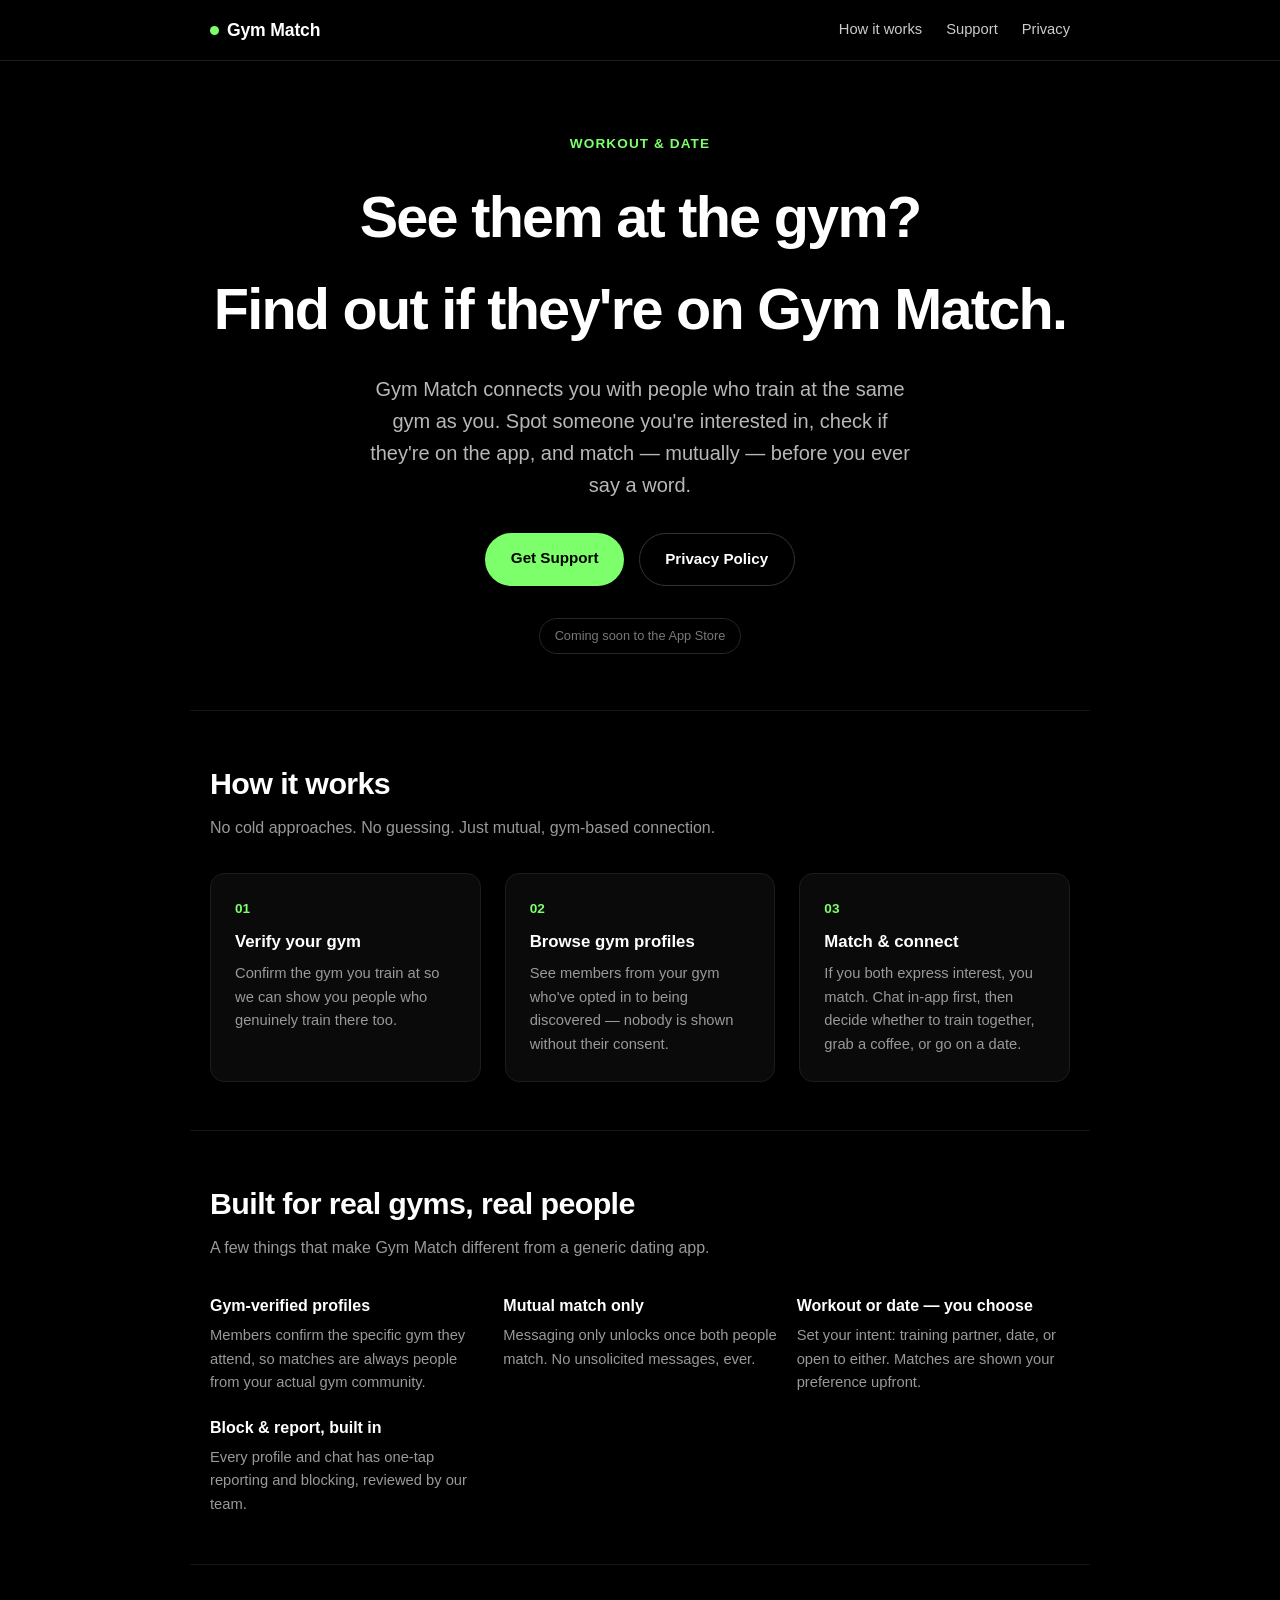
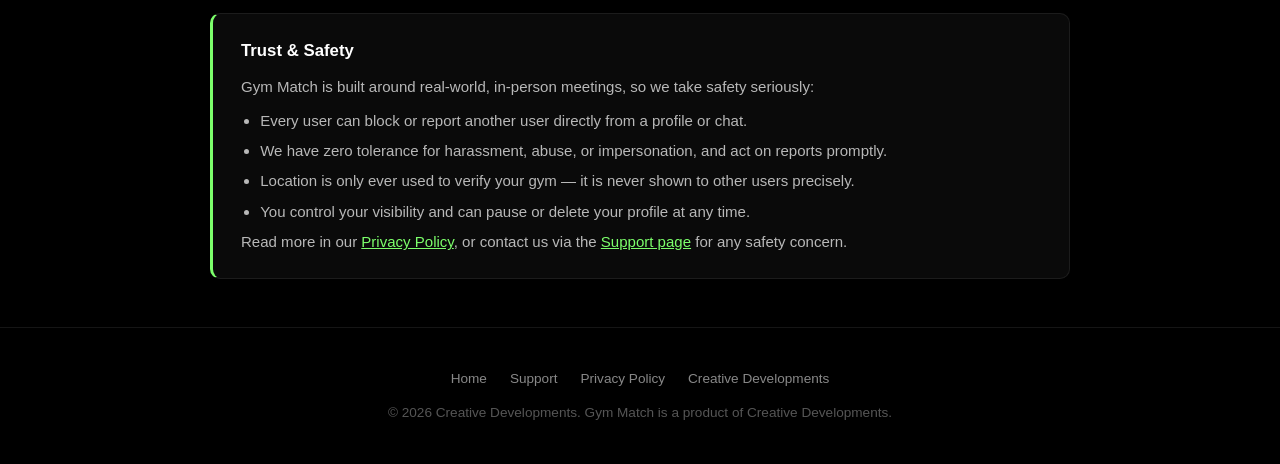
==== gym-match/index.html @ 27134aed "Add Gym Match marketing, support, and privacy policy pages" ====
<!DOCTYPE html>
<html lang="en">
<head>
  <meta charset="UTF-8" />
  <meta name="viewport" content="width=device-width, initial-scale=1.0" />
  <title>Gym Match — Workout & Date</title>
  <meta name="description" content="Gym Match helps you connect with people you already see at your gym. Match, chat, and meet up to work out or go on a date — only when you both opt in." />
  <link rel="icon" href="data:," />
  <link rel="stylesheet" href="style.css" />
</head>
<body>
  <header class="site-nav">
    <div class="container">
      <a class="brand" href="index.html"><span class="dot"></span>Gym Match</a>
      <nav class="links">
        <a href="index.html#how-it-works">How it works</a>
        <a href="support.html">Support</a>
        <a href="privacy.html">Privacy</a>
      </nav>
    </div>
  </header>

  <main>
    <section class="hero">
      <div class="eyebrow">Workout & Date</div>
      <h1>See them at the gym?<br />Find out if they're on Gym Match.</h1>
      <p class="lead">
        Gym Match connects you with people who train at the same gym as you. Spot someone
        you're interested in, check if they're on the app, and match — mutually — before you
        ever say a word.
      </p>
      <div class="cta-row">
        <a class="btn btn-primary" href="support.html">Get Support</a>
        <a class="btn btn-secondary" href="privacy.html">Privacy Policy</a>
      </div>
      <div class="badge">Coming soon to the App Store</div>
    </section>

    <section class="block" id="how-it-works">
      <h2>How it works</h2>
      <p class="section-lead">No cold approaches. No guessing. Just mutual, gym-based connection.</p>
      <div class="steps">
        <div class="step">
          <div class="num">01</div>
          <h3>Verify your gym</h3>
          <p>Confirm the gym you train at so we can show you people who genuinely train there too.</p>
        </div>
        <div class="step">
          <div class="num">02</div>
          <h3>Browse gym profiles</h3>
          <p>See members from your gym who've opted in to being discovered — nobody is shown without their consent.</p>
        </div>
        <div class="step">
          <div class="num">03</div>
          <h3>Match & connect</h3>
          <p>If you both express interest, you match. Chat in-app first, then decide whether to train together, grab a coffee, or go on a date.</p>
        </div>
      </div>
    </section>

    <section class="block">
      <h2>Built for real gyms, real people</h2>
      <p class="section-lead">A few things that make Gym Match different from a generic dating app.</p>
      <div class="features">
        <div class="feature">
          <h3>Gym-verified profiles</h3>
          <p>Members confirm the specific gym they attend, so matches are always people from your actual gym community.</p>
        </div>
        <div class="feature">
          <h3>Mutual match only</h3>
          <p>Messaging only unlocks once both people match. No unsolicited messages, ever.</p>
        </div>
        <div class="feature">
          <h3>Workout or date — you choose</h3>
          <p>Set your intent: training partner, date, or open to either. Matches are shown your preference upfront.</p>
        </div>
        <div class="feature">
          <h3>Block & report, built in</h3>
          <p>Every profile and chat has one-tap reporting and blocking, reviewed by our team.</p>
        </div>
      </div>
    </section>

    <section class="block">
      <div class="safety-box">
        <h3>Trust & Safety</h3>
        <p>Gym Match is built around real-world, in-person meetings, so we take safety seriously:</p>
        <ul>
          <li>Every user can block or report another user directly from a profile or chat.</li>
          <li>We have zero tolerance for harassment, abuse, or impersonation, and act on reports promptly.</li>
          <li>Location is only ever used to verify your gym — it is never shown to other users precisely.</li>
          <li>You control your visibility and can pause or delete your profile at any time.</li>
        </ul>
        <p>Read more in our <a href="privacy.html">Privacy Policy</a>, or contact us via the <a href="support.html">Support page</a> for any safety concern.</p>
      </div>
    </section>
  </main>

  <footer class="site-footer">
    <div class="foot-links">
      <a href="index.html">Home</a>
      <a href="support.html">Support</a>
      <a href="privacy.html">Privacy Policy</a>
      <a href="https://creativedevelopment.co">Creative Developments</a>
    </div>
    <p>&copy; <span id="year"></span> Creative Developments. Gym Match is a product of Creative Developments.</p>
  </footer>
  <script src="script.js"></script>
</body>
</html>
---- gym-match/style.css ----
* {
  margin: 0;
  padding: 0;
  box-sizing: border-box;
}

html {
  scroll-behavior: smooth;
}

body {
  background-color: #000;
  color: #fff;
  font-family: -apple-system, BlinkMacSystemFont, "Segoe UI", Helvetica, Arial, sans-serif;
  line-height: 1.6;
  -webkit-font-smoothing: antialiased;
}

a {
  color: #7CFF6B;
}

a:hover {
  text-decoration: none;
}

.container {
  max-width: 760px;
  margin: 0 auto;
  padding: 0 1.25rem;
}

/* Nav */
header.site-nav {
  border-bottom: 1px solid #1c1c1c;
  position: sticky;
  top: 0;
  background: rgba(0, 0, 0, 0.9);
  backdrop-filter: blur(6px);
  z-index: 10;
}

.site-nav .container {
  display: flex;
  align-items: center;
  justify-content: space-between;
  padding-top: 1rem;
  padding-bottom: 1rem;
  max-width: 900px;
}

.brand {
  display: flex;
  align-items: center;
  gap: 0.5rem;
  font-weight: 700;
  font-size: 1.1rem;
  color: #fff;
  text-decoration: none;
  letter-spacing: -0.01em;
}

.brand .dot {
  width: 9px;
  height: 9px;
  border-radius: 50%;
  background: #7CFF6B;
  display: inline-block;
}

nav.links {
  display: flex;
  gap: 1.5rem;
  font-size: 0.92rem;
}

nav.links a {
  color: #ccc;
  text-decoration: none;
}

nav.links a:hover {
  color: #fff;
}

/* Hero */
.hero {
  padding: 4.5rem 0 3.5rem;
  text-align: center;
  max-width: 900px;
  margin: 0 auto;
}

.hero .eyebrow {
  color: #7CFF6B;
  font-size: 0.85rem;
  font-weight: 600;
  letter-spacing: 0.08em;
  text-transform: uppercase;
  margin-bottom: 1rem;
}

.hero h1 {
  font-size: clamp(2.2rem, 6vw, 3.6rem);
  font-weight: 700;
  letter-spacing: -0.03em;
  margin-bottom: 1.1rem;
}

.hero p.lead {
  font-size: clamp(1.05rem, 2.4vw, 1.25rem);
  color: #b8b8b8;
  max-width: 560px;
  margin: 0 auto 2rem;
}

.cta-row {
  display: flex;
  gap: 0.9rem;
  justify-content: center;
  flex-wrap: wrap;
}

.btn {
  display: inline-block;
  padding: 0.85rem 1.6rem;
  border-radius: 999px;
  font-weight: 600;
  font-size: 0.95rem;
  text-decoration: none;
  transition: opacity 0.15s ease;
}

.btn:hover {
  opacity: 0.85;
}

.btn-primary {
  background: #7CFF6B;
  color: #000;
}

.btn-secondary {
  background: transparent;
  color: #fff;
  border: 1px solid #333;
}

.badge {
  display: inline-block;
  margin-top: 2rem;
  font-size: 0.8rem;
  color: #777;
  border: 1px solid #262626;
  padding: 0.4rem 0.9rem;
  border-radius: 999px;
}

/* Sections */
section.block {
  max-width: 900px;
  margin: 0 auto;
  padding: 3rem 1.25rem;
  border-top: 1px solid #151515;
}

section.block h2 {
  font-size: clamp(1.4rem, 3.5vw, 1.9rem);
  font-weight: 700;
  letter-spacing: -0.02em;
  margin-bottom: 0.5rem;
}

section.block > p.section-lead {
  color: #999;
  margin-bottom: 2rem;
  max-width: 640px;
}

.steps {
  display: grid;
  grid-template-columns: repeat(auto-fit, minmax(200px, 1fr));
  gap: 1.5rem;
}

.step {
  background: #0a0a0a;
  border: 1px solid #1c1c1c;
  border-radius: 14px;
  padding: 1.5rem;
}

.step .num {
  color: #7CFF6B;
  font-weight: 700;
  font-size: 0.85rem;
  margin-bottom: 0.6rem;
}

.step h3 {
  font-size: 1.05rem;
  margin-bottom: 0.4rem;
}

.step p {
  color: #999;
  font-size: 0.92rem;
}

.features {
  display: grid;
  grid-template-columns: repeat(auto-fit, minmax(220px, 1fr));
  gap: 1.25rem;
}

.feature h3 {
  font-size: 1rem;
  margin-bottom: 0.35rem;
  color: #fff;
}

.feature p {
  color: #999;
  font-size: 0.92rem;
}

.safety-box {
  background: #0a0a0a;
  border: 1px solid #1c1c1c;
  border-left: 3px solid #7CFF6B;
  border-radius: 10px;
  padding: 1.5rem 1.75rem;
}

.safety-box h3 {
  font-size: 1.05rem;
  margin-bottom: 0.6rem;
}

.safety-box p, .safety-box li {
  color: #b8b8b8;
  font-size: 0.94rem;
}

.safety-box ul {
  margin-top: 0.6rem;
  padding-left: 1.2rem;
}

.safety-box li {
  margin-bottom: 0.4rem;
}

/* Support / Legal pages */
.page-header {
  max-width: 760px;
  margin: 0 auto;
  padding: 3rem 1.25rem 2rem;
}

.page-header .eyebrow {
  color: #7CFF6B;
  font-size: 0.85rem;
  font-weight: 600;
  letter-spacing: 0.08em;
  text-transform: uppercase;
  margin-bottom: 0.8rem;
}

.page-header h1 {
  font-size: clamp(1.8rem, 5vw, 2.6rem);
  font-weight: 700;
  letter-spacing: -0.02em;
  margin-bottom: 0.75rem;
}

.page-header p.sub {
  color: #999;
  font-size: 1.02rem;
}

.contact-card {
  background: #0a0a0a;
  border: 1px solid #1c1c1c;
  border-radius: 14px;
  padding: 1.75rem;
  margin: 0 auto 2.5rem;
  max-width: 760px;
}

.contact-card h2 {
  font-size: 1.1rem;
  margin-bottom: 0.9rem;
}

.contact-card .row {
  display: flex;
  align-items: center;
  gap: 0.75rem;
  margin-bottom: 0.6rem;
  font-size: 0.98rem;
}

.contact-card .row:last-child {
  margin-bottom: 0;
}

.contact-card .label {
  color: #888;
  min-width: 110px;
  font-size: 0.85rem;
  text-transform: uppercase;
  letter-spacing: 0.05em;
}

.contact-card a {
  font-weight: 600;
}

.legal, .support-body {
  max-width: 760px;
  margin: 0 auto;
  padding: 0 1.25rem 4rem;
}

.legal h2, .support-body h2 {
  font-size: 1.3rem;
  margin: 2.2rem 0 0.8rem;
  font-weight: 700;
  letter-spacing: -0.01em;
}

.legal h2:first-child, .support-body h2:first-child {
  margin-top: 0;
}

.legal p, .support-body p, .legal li, .support-body li {
  color: #bbb;
  margin-bottom: 0.8rem;
  font-size: 0.98rem;
}

.legal ul, .support-body ul {
  padding-left: 1.3rem;
  margin-bottom: 0.8rem;
}

.faq-item {
  border-bottom: 1px solid #161616;
  padding: 1.25rem 0;
}

.faq-item:first-child {
  padding-top: 0;
}

.faq-item h3 {
  font-size: 1.02rem;
  margin-bottom: 0.5rem;
  color: #fff;
}

.faq-item p {
  color: #999;
  font-size: 0.94rem;
  margin-bottom: 0;
}

.meta-updated {
  color: #666;
  font-size: 0.85rem;
  margin-bottom: 2rem;
  display: block;
}

/* Footer */
footer.site-footer {
  border-top: 1px solid #151515;
  padding: 2.5rem 1.25rem;
  text-align: center;
  color: #555;
  font-size: 0.85rem;
}

footer.site-footer a {
  color: #888;
  text-decoration: none;
}

footer.site-footer a:hover {
  color: #fff;
}

footer.site-footer .foot-links {
  margin-bottom: 0.75rem;
}

footer.site-footer .foot-links a {
  margin: 0 0.6rem;
}

@media (max-width: 560px) {
  nav.links {
    gap: 1rem;
    font-size: 0.85rem;
  }

  .contact-card .row {
    flex-wrap: wrap;
  }
}
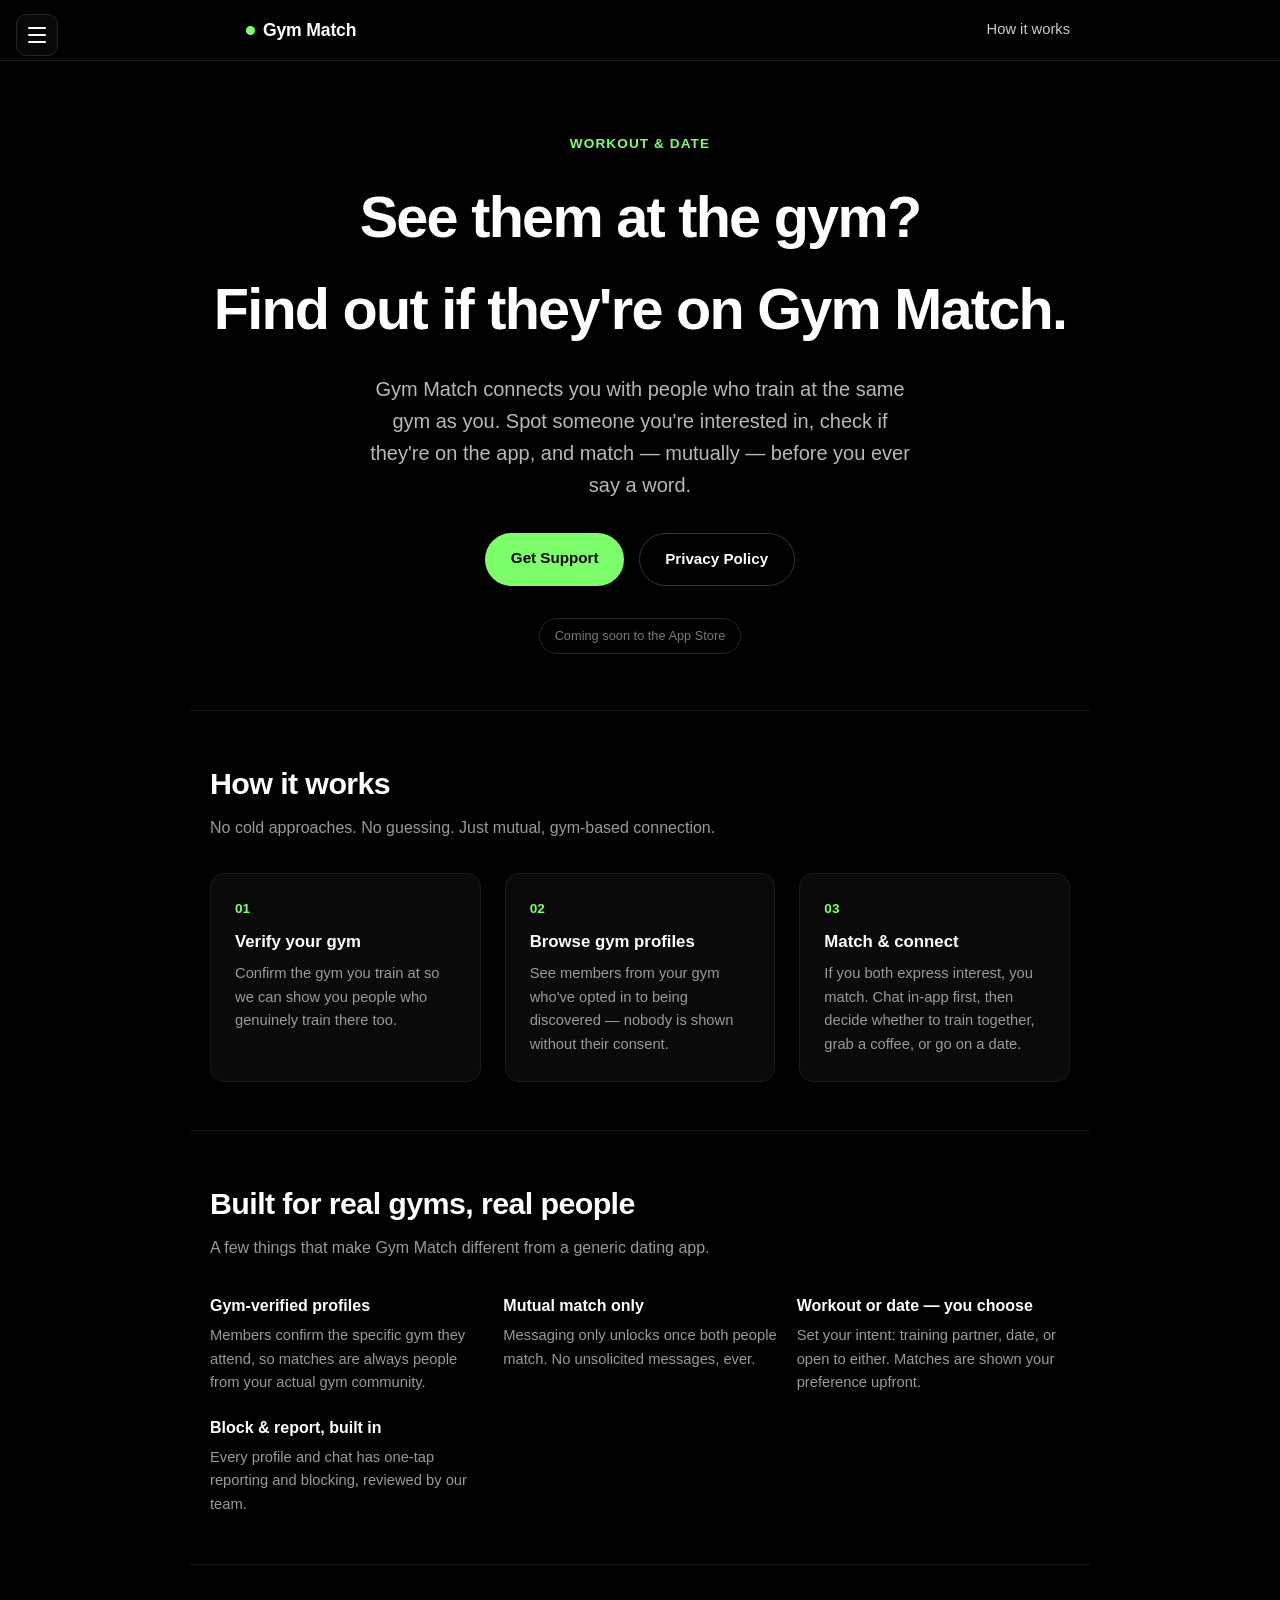
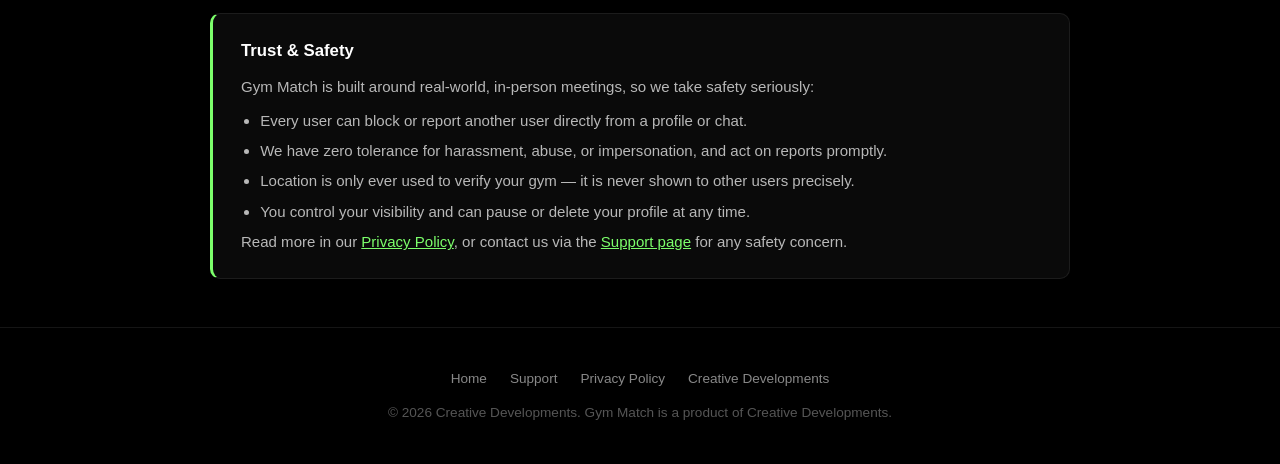
==== commit ec272728: "Add shared hamburger navigation across all pages and projects Introduces a single nav.js/nav.css com" ====
--- a/gym-match/index.html
+++ b/gym-match/index.html
@@ -7,6 +7,7 @@
   <meta name="description" content="Gym Match helps you connect with people you already see at your gym. Match, chat, and meet up to work out or go on a date — only when you both opt in." />
   <link rel="icon" href="data:," />
   <link rel="stylesheet" href="style.css" />
+  <link rel="stylesheet" href="../nav.css" />
 </head>
 <body>
   <header class="site-nav">
@@ -14,8 +15,6 @@
       <a class="brand" href="index.html"><span class="dot"></span>Gym Match</a>
       <nav class="links">
         <a href="index.html#how-it-works">How it works</a>
-        <a href="support.html">Support</a>
-        <a href="privacy.html">Privacy</a>
       </nav>
     </div>
   </header>
@@ -106,5 +105,6 @@
     <p>&copy; <span id="year"></span> Creative Developments. Gym Match is a product of Creative Developments.</p>
   </footer>
   <script src="script.js"></script>
+  <script src="../nav.js" data-root="../" data-page="gym-match-home"></script>
 </body>
 </html>
--- a/gym-match/style.css
+++ b/gym-match/style.css
@@ -46,6 +46,7 @@
   justify-content: space-between;
   padding-top: 1rem;
   padding-bottom: 1rem;
+  padding-left: 3.5rem;
   max-width: 900px;
 }
 
--- a/nav.css
+++ b/nav.css
@@ -0,0 +1,183 @@
+/* Site-wide hamburger navigation. Namespaced with `cdnav-` so it stays
+   self-contained regardless of whichever project's stylesheet also loads. */
+
+.cdnav-toggle {
+  position: fixed;
+  top: 0.85rem;
+  left: 1rem;
+  z-index: 1001;
+  width: 42px;
+  height: 42px;
+  display: flex;
+  flex-direction: column;
+  align-items: center;
+  justify-content: center;
+  gap: 5px;
+  background: rgba(10, 10, 10, 0.85);
+  border: 1px solid #262626;
+  border-radius: 10px;
+  cursor: pointer;
+  backdrop-filter: blur(6px);
+  -webkit-tap-highlight-color: transparent;
+}
+
+.cdnav-toggle .cdnav-bar {
+  display: block;
+  width: 18px;
+  height: 2px;
+  background: #fff;
+  border-radius: 2px;
+  transition: transform 0.2s ease, opacity 0.2s ease;
+}
+
+.cdnav-root.is-open .cdnav-toggle .cdnav-bar:nth-child(1) {
+  transform: translateY(7px) rotate(45deg);
+}
+
+.cdnav-root.is-open .cdnav-toggle .cdnav-bar:nth-child(2) {
+  opacity: 0;
+}
+
+.cdnav-root.is-open .cdnav-toggle .cdnav-bar:nth-child(3) {
+  transform: translateY(-7px) rotate(-45deg);
+}
+
+.cdnav-overlay {
+  position: fixed;
+  inset: 0;
+  background: rgba(0, 0, 0, 0.6);
+  z-index: 999;
+  opacity: 0;
+  pointer-events: none;
+  transition: opacity 0.2s ease;
+}
+
+.cdnav-root.is-open .cdnav-overlay {
+  opacity: 1;
+  pointer-events: auto;
+}
+
+.cdnav-panel {
+  position: fixed;
+  top: 0;
+  left: 0;
+  bottom: 0;
+  width: min(85vw, 320px);
+  z-index: 1000;
+  background: #0a0a0a;
+  border-right: 1px solid #1c1c1c;
+  overflow: hidden;
+  transform: translateX(-100%);
+  transition: transform 0.25s ease;
+  font-family: -apple-system, BlinkMacSystemFont, "Segoe UI", Helvetica, Arial, sans-serif;
+}
+
+.cdnav-root.is-open .cdnav-panel {
+  transform: translateX(0);
+}
+
+.cdnav-track {
+  display: flex;
+  width: 200%;
+  height: 100%;
+  transition: transform 0.25s ease;
+}
+
+.cdnav-panel[data-view="pages"] .cdnav-track {
+  transform: translateX(-50%);
+}
+
+.cdnav-view {
+  width: 50%;
+  height: 100%;
+  display: flex;
+  flex-direction: column;
+  padding: 1.1rem 1.1rem 1.5rem;
+  overflow-y: auto;
+}
+
+.cdnav-header {
+  display: flex;
+  align-items: center;
+  padding-left: 2.75rem;
+  margin-bottom: 1.25rem;
+  min-height: 42px;
+}
+
+.cdnav-title {
+  color: #fff;
+  font-weight: 700;
+  font-size: 1.05rem;
+  letter-spacing: -0.01em;
+}
+
+.cdnav-back {
+  background: none;
+  border: none;
+  color: #ccc;
+  font-size: 0.95rem;
+  font-weight: 600;
+  cursor: pointer;
+  padding: 0.25rem 0;
+}
+
+.cdnav-back:hover {
+  color: #7cff6b;
+}
+
+.cdnav-project-name {
+  color: #7cff6b;
+  font-size: 0.8rem;
+  font-weight: 700;
+  text-transform: uppercase;
+  letter-spacing: 0.08em;
+  margin-bottom: 0.75rem;
+}
+
+.cdnav-list {
+  list-style: none;
+  margin: 0;
+  padding: 0;
+}
+
+.cdnav-row {
+  width: 100%;
+  display: flex;
+  align-items: center;
+  justify-content: space-between;
+  background: none;
+  border: none;
+  border-bottom: 1px solid #161616;
+  color: #fff;
+  font-size: 1rem;
+  font-weight: 600;
+  text-align: left;
+  padding: 0.9rem 0.25rem;
+  cursor: pointer;
+}
+
+.cdnav-row:hover {
+  color: #7cff6b;
+}
+
+.cdnav-chevron {
+  color: #666;
+}
+
+.cdnav-page-link {
+  display: block;
+  color: #ccc;
+  text-decoration: none;
+  font-size: 0.98rem;
+  padding: 0.85rem 0.25rem;
+  border-bottom: 1px solid #161616;
+}
+
+.cdnav-page-link:hover {
+  color: #fff;
+}
+
+.cdnav-page-link.is-current {
+  color: #7cff6b;
+  font-weight: 600;
+}
